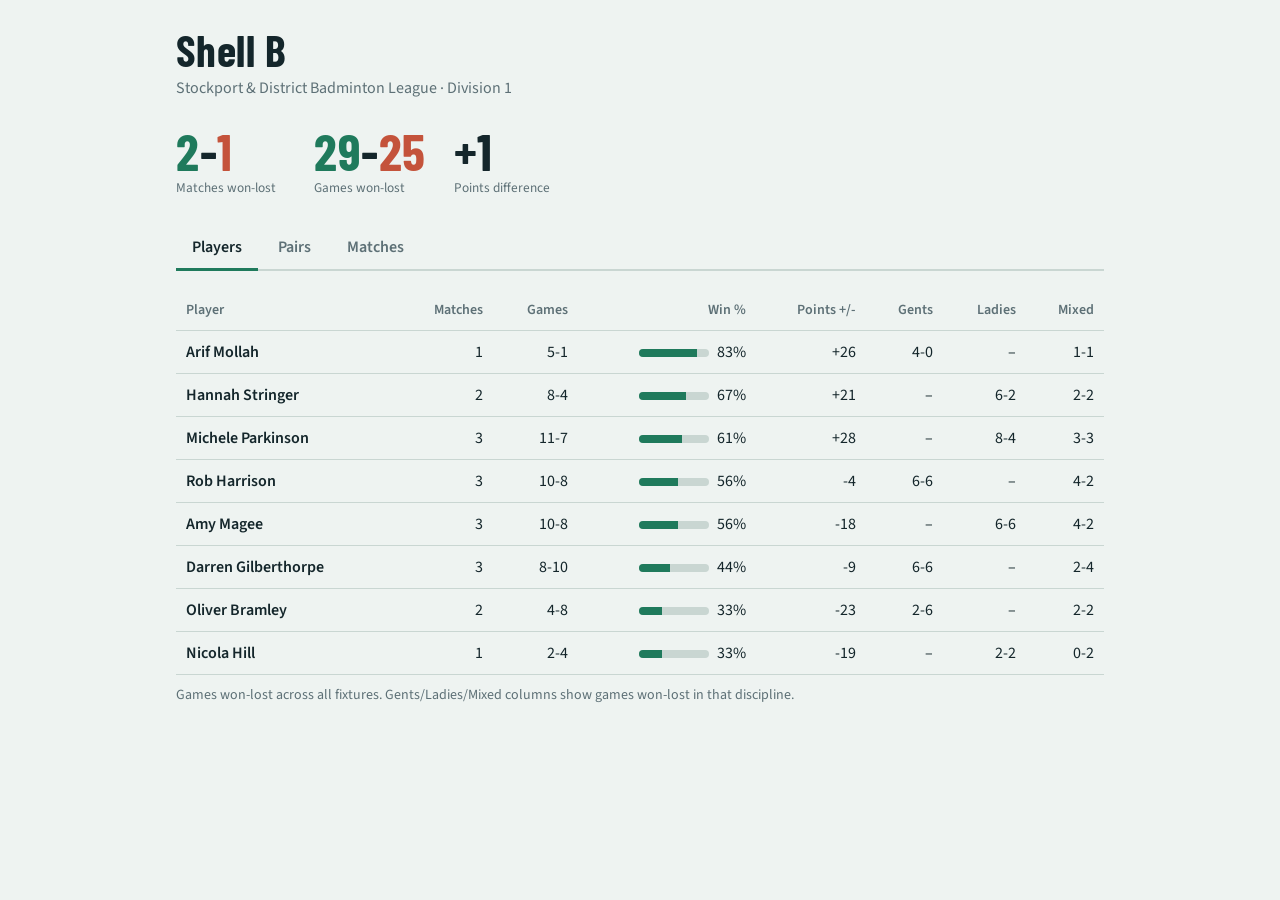
==== site/index.html @ 4f764819 "Initial badminton stats site" ====
<!doctype html>
<html lang="en-GB">
<head>
<meta charset="utf-8">
<meta name="viewport" content="width=device-width, initial-scale=1">
<title>Shell B – Season stats</title>
<link rel="preconnect" href="https://fonts.googleapis.com">
<link rel="preconnect" href="https://fonts.gstatic.com" crossorigin>
<link href="https://fonts.googleapis.com/css2?family=Barlow+Condensed:wght@500;700&family=Source+Sans+3:wght@400;600&display=swap" rel="stylesheet">
<style>
:root{--bg:#eef3f1;--ink:#14262b;--mute:#5d7076;--line:#c9d6d2;--panel:#fff;--win:#1f7a5c;--loss:#c4533b;--draw:#9aa9a5}
@media (prefers-color-scheme:dark){:root{--bg:#0f1c20;--ink:#e6efec;--mute:#93a7a3;--line:#2a3d42;--panel:#16272c;--win:#3fb48c;--loss:#e0735a;--draw:#6b7f7b}}
*{box-sizing:border-box}
body{margin:0;background:var(--bg);color:var(--ink);font:400 16px/1.5 "Source Sans 3",system-ui,sans-serif}
main{max-width:960px;margin:0 auto;padding:28px 16px 64px}
h1,h2,.num{font-family:"Barlow Condensed","Arial Narrow",sans-serif;font-weight:700;letter-spacing:.01em}
h1{font-size:44px;line-height:1;margin:0 0 4px}
.sub{color:var(--mute);margin:0 0 24px}
.summary{display:flex;gap:28px;flex-wrap:wrap;margin-bottom:28px}
.summary div{min-width:110px}
.summary .num{font-size:52px;line-height:1}
.summary small{color:var(--mute);display:block}
.num .w{color:var(--win)}.num .l{color:var(--loss)}
nav{display:flex;gap:4px;border-bottom:2px solid var(--line);margin-bottom:20px}
nav button{font:600 16px "Source Sans 3",sans-serif;background:none;border:0;color:var(--mute);padding:10px 16px;cursor:pointer;border-bottom:3px solid transparent;margin-bottom:-2px}
nav button[aria-selected=true]{color:var(--ink);border-bottom-color:var(--win)}
button:focus-visible{outline:3px solid var(--win);outline-offset:2px}
.scroll{overflow-x:auto}
table{border-collapse:collapse;width:100%;min-width:620px}
th,td{text-align:right;padding:9px 10px;border-bottom:1px solid var(--line);white-space:nowrap}
th{font-weight:600;color:var(--mute);font-size:14px}
th:first-child,td:first-child{text-align:left}
td:first-child{font-weight:600}
.bar{display:inline-block;width:70px;height:8px;background:var(--line);border-radius:4px;margin-right:8px;vertical-align:middle;overflow:hidden}
.bar i{display:block;height:100%;background:var(--win)}
.dim{color:var(--mute)}
.match{background:var(--panel);border:1px solid var(--line);border-radius:6px;padding:14px 16px;margin-bottom:12px}
.mh{display:flex;justify-content:space-between;align-items:baseline;gap:12px;flex-wrap:wrap;margin-bottom:10px}
.mh h2{font-size:24px;margin:0}
.res{font-size:28px}
.res.W{color:var(--win)}.res.L{color:var(--loss)}.res.D{color:var(--draw)}
.strip{display:flex;gap:10px;flex-wrap:wrap}
.fx{display:flex;gap:2px}
.t{width:16px;height:22px;border-radius:2px;background:var(--win)}
.t.x{background:var(--loss)}
.note{color:var(--mute);font-size:14px;margin-top:10px}
#err{color:var(--loss);font-weight:600}
</style>
</head>
<body>
<main>
<h1>Shell B</h1>
<p class="sub">Stockport &amp; District Badminton League · Division 1</p>
<div id="err"></div>
<div class="summary" id="summary"></div>
<nav role="tablist" aria-label="Views">
  <button role="tab" aria-selected="true" data-t="players">Players</button>
  <button role="tab" aria-selected="false" data-t="pairs">Pairs</button>
  <button role="tab" aria-selected="false" data-t="matches">Matches</button>
</nav>
<section id="players"></section>
<section id="pairs" hidden></section>
<section id="matches" hidden></section>
</main>
<script>
const FX=[["gents",0,1],["ladies",0,1],["gents",0,2],["ladies",0,2],["gents",1,2],["ladies",1,2],["mixed",0],["mixed",1],["mixed",2]];
const $=s=>document.querySelector(s);
const esc=s=>String(s).replace(/[&<>"]/g,c=>({"&":"&amp;","<":"&lt;",">":"&gt;",'"':"&quot;"}[c]));
async function load(f){for(const b of["data/","../data/"]){try{const r=await fetch(b+f);if(r.ok)return r.json()}catch{}}throw new Error("Could not load "+f+". Serve the repo root with a local web server (e.g. npx serve .) and open /site/.")}
const blank=()=>({w:0,l:0,pf:0,pa:0});
const add=(s,g)=>{g.us>g.them?s.w++:s.l++;s.pf+=g.us;s.pa+=g.them};
const pct=s=>s.w+s.l?s.w/(s.w+s.l):0;
const wl=s=>s.w+s.l?`${s.w}-${s.l}`:"–";
const bar=s=>`<span class="bar"><i style="width:${Math.round(pct(s)*100)}%"></i></span>${s.w+s.l?Math.round(pct(s)*100)+"%":"–"}`;
const diff=s=>{const d=s.pf-s.pa;return(d>0?"+":"")+d};

function expand(matches){
  const out=[];
  for(const m of matches){
    const L=m.lineup.ladies,G=m.lineup.gents;
    m.games.forEach((fx,i)=>{
      const[d,a,b]=FX[i];
      const pair=d==="gents"?[G[a],G[b]]:d==="ladies"?[L[a],L[b]]:[L[a],G[a]];
      fx.forEach(([us,them])=>out.push({m,i,d,pair,us,them}));
    });
  }
  return out;
}

function render(matches,P){
  const games=expand(matches),name=id=>P[id]?.name??id;
  const total=blank(),rec={W:0,L:0,D:0};
  games.forEach(g=>add(total,g));
  const byMatch=new Map(matches.map(m=>[m,blank()]));
  games.forEach(g=>add(byMatch.get(g.m),g));
  byMatch.forEach(s=>rec[s.w>s.l?"W":s.w<s.l?"L":"D"]++);

  $("#summary").innerHTML=
    `<div><span class="num"><span class="w">${rec.W}</span>-<span class="l">${rec.L}</span>${rec.D?`-${rec.D}`:""}</span><small>Matches won-lost${rec.D?"-drawn":""}</small></div>`+
    `<div><span class="num"><span class="w">${total.w}</span>-<span class="l">${total.l}</span></span><small>Games won-lost</small></div>`+
    `<div><span class="num">${diff(total)}</span><small>Points difference</small></div>`;

  // players
  const pl=new Map();
  const slot=id=>{if(!pl.has(id))pl.set(id,{all:blank(),gents:blank(),ladies:blank(),mixed:blank(),ms:new Set()});return pl.get(id)};
  games.forEach(g=>g.pair.forEach(id=>{const p=slot(id);add(p.all,g);add(p[g.d],g);p.ms.add(g.m.id)}));
  const rows=[...pl].sort((a,b)=>pct(b[1].all)-pct(a[1].all)||b[1].all.w-a[1].all.w);
  $("#players").innerHTML=`<div class="scroll"><table><thead><tr><th>Player</th><th>Matches</th><th>Games</th><th>Win %</th><th>Points +/-</th><th>Gents</th><th>Ladies</th><th>Mixed</th></tr></thead><tbody>`+
    rows.map(([id,p])=>`<tr><td>${esc(name(id))}</td><td>${p.ms.size}</td><td>${wl(p.all)}</td><td>${bar(p.all)}</td><td>${diff(p.all)}</td><td>${wl(p.gents)}</td><td>${wl(p.ladies)}</td><td>${wl(p.mixed)}</td></tr>`).join("")+
    `</tbody></table></div><p class="note">Games won-lost across all fixtures. Gents/Ladies/Mixed columns show games won-lost in that discipline.</p>`;

  // pairs
  const pr=new Map();
  games.forEach(g=>{const k=g.d+"|"+[...g.pair].sort().join("|");
    if(!pr.has(k))pr.set(k,{d:g.d,ids:[...g.pair].sort(),s:blank(),ms:new Set()});
    const p=pr.get(k);add(p.s,g);p.ms.add(g.m.id)});
  const prRows=[...pr.values()].sort((a,b)=>pct(b.s)-pct(a.s)||b.s.w+b.s.l-(a.s.w+a.s.l));
  $("#pairs").innerHTML=`<div class="scroll"><table><thead><tr><th>Pair</th><th>Type</th><th>Matches</th><th>Games</th><th>Win %</th><th>Points +/-</th></tr></thead><tbody>`+
    prRows.map(p=>`<tr><td>${p.ids.map(i=>esc(name(i))).join(" &amp; ")}</td><td class="dim">${p.d}</td><td>${p.ms.size}</td><td>${wl(p.s)}</td><td>${bar(p.s)}</td><td>${diff(p.s)}</td></tr>`).join("")+
    `</tbody></table></div>`;

  // matches
  $("#matches").innerHTML=[...matches].sort((a,b)=>b.date.localeCompare(a.date)).map(m=>{
    const s=byMatch.get(m),r=s.w>s.l?"W":s.w<s.l?"L":"D";
    const date=new Date(m.date).toLocaleDateString("en-GB",{day:"numeric",month:"short",year:"numeric"});
    const strips=FX.map((_,i)=>`<span class="fx">`+games.filter(g=>g.m===m&&g.i===i).map(g=>
      `<span class="t${g.us>g.them?"":" x"}" title="${esc(g.d+": "+g.pair.map(name).join(" & ")+" "+g.us+"-"+g.them)}"></span>`).join("")+`</span>`).join("");
    return `<article class="match"><div class="mh"><h2>${m.home?"vs":"at"} ${esc(m.opponent)}</h2><span class="res ${r} num">${s.w}-${s.l}</span></div><div class="strip">${strips}</div><div class="note">${date} · ${m.home?"Home":"Away"} · each block is one game (green won, red lost), grouped by fixture in card order</div></article>`}).join("");
}

document.querySelectorAll("nav button").forEach(b=>b.onclick=()=>{
  document.querySelectorAll("nav button").forEach(x=>x.setAttribute("aria-selected",x===b));
  ["players","pairs","matches"].forEach(id=>$("#"+id).hidden=id!==b.dataset.t);
});
Promise.all([load("matches.json"),load("players.json")])
  .then(([m,p])=>render(m.matches,p))
  .catch(e=>$("#err").textContent=e.message);
</script>
</body>
</html>
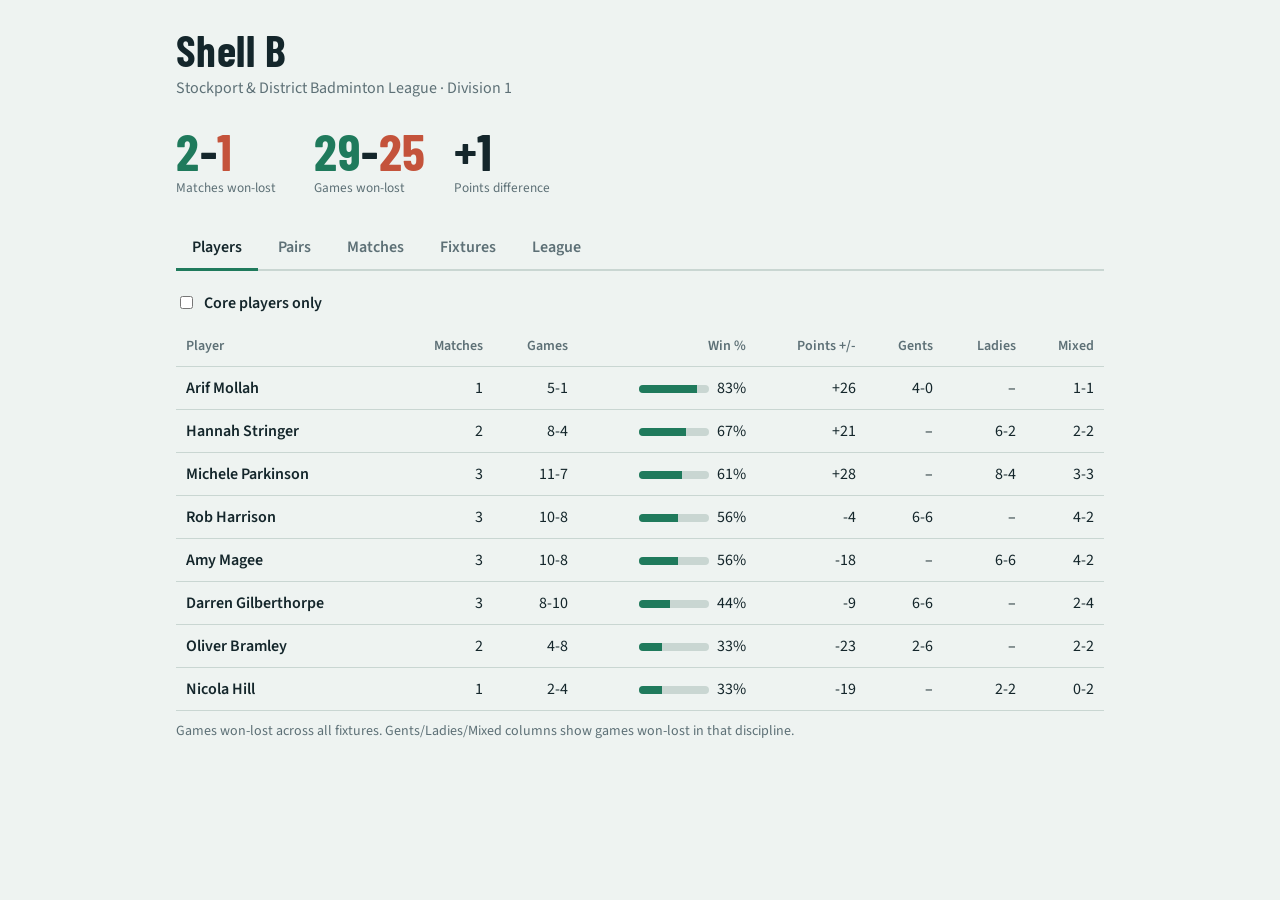
==== commit e34892a9: "added league stats and core toggle" ====
--- a/site/index.html
+++ b/site/index.html
@@ -44,6 +44,18 @@
 .t{width:16px;height:22px;border-radius:2px;background:var(--win)}
 .t.x{background:var(--loss)}
 .note{color:var(--mute);font-size:14px;margin-top:10px}
+tr.hl td{background:color-mix(in srgb,var(--win) 14%,transparent)}
+.rw{color:var(--win);font-weight:600}.rl{color:var(--loss);font-weight:600}
+a{color:var(--win)}
+.pj{display:grid;grid-template-columns:120px 1fr 48px;gap:8px;align-items:center;margin:5px 0;font-size:15px}
+.pj.hl .nm{font-weight:600;color:var(--win)}
+.pt{position:relative;height:14px;background:var(--line);border-radius:3px}
+.pt i{position:absolute;left:0;top:0;bottom:0;border-radius:3px}
+.pt .b{background:color-mix(in srgb,var(--win) 35%,var(--line))}.pt .a{background:var(--win)}
+.pt u{position:absolute;top:-4px;bottom:-4px;width:0;border-left:2px dashed var(--ink)}
+.pj .v{text-align:right;color:var(--mute)}
+.promo{margin-top:28px}.promo h2{font-size:28px;margin:0 0 6px}
+.tog{display:inline-flex;gap:8px;align-items:center;margin-bottom:12px;font-weight:600;cursor:pointer}
 #err{color:var(--loss);font-weight:600}
 </style>
 </head>
@@ -57,10 +69,14 @@
   <button role="tab" aria-selected="true" data-t="players">Players</button>
   <button role="tab" aria-selected="false" data-t="pairs">Pairs</button>
   <button role="tab" aria-selected="false" data-t="matches">Matches</button>
+  <button role="tab" aria-selected="false" data-t="fixtures">Fixtures</button>
+  <button role="tab" aria-selected="false" data-t="league">League</button>
 </nav>
-<section id="players"></section>
+<section id="players"><label class="tog"><input type="checkbox" id="coreOnly"> Core players only</label><div id="ptable"></div></section>
 <section id="pairs" hidden></section>
 <section id="matches" hidden></section>
+<section id="fixtures" hidden></section>
+<section id="league" hidden></section>
 </main>
 <script>
 const FX=[["gents",0,1],["ladies",0,1],["gents",0,2],["ladies",0,2],["gents",1,2],["ladies",1,2],["mixed",0],["mixed",1],["mixed",2]];
@@ -105,9 +121,10 @@
   const slot=id=>{if(!pl.has(id))pl.set(id,{all:blank(),gents:blank(),ladies:blank(),mixed:blank(),ms:new Set()});return pl.get(id)};
   games.forEach(g=>g.pair.forEach(id=>{const p=slot(id);add(p.all,g);add(p[g.d],g);p.ms.add(g.m.id)}));
   const rows=[...pl].sort((a,b)=>pct(b[1].all)-pct(a[1].all)||b[1].all.w-a[1].all.w);
-  $("#players").innerHTML=`<div class="scroll"><table><thead><tr><th>Player</th><th>Matches</th><th>Games</th><th>Win %</th><th>Points +/-</th><th>Gents</th><th>Ladies</th><th>Mixed</th></tr></thead><tbody>`+
-    rows.map(([id,p])=>`<tr><td>${esc(name(id))}</td><td>${p.ms.size}</td><td>${wl(p.all)}</td><td>${bar(p.all)}</td><td>${diff(p.all)}</td><td>${wl(p.gents)}</td><td>${wl(p.ladies)}</td><td>${wl(p.mixed)}</td></tr>`).join("")+
-    `</tbody></table></div><p class="note">Games won-lost across all fixtures. Gents/Ladies/Mixed columns show games won-lost in that discipline.</p>`;
+  const draw=()=>{const core=$("#coreOnly").checked;$("#ptable").innerHTML=`<div class="scroll"><table><thead><tr><th>Player</th><th>Matches</th><th>Games</th><th>Win %</th><th>Points +/-</th><th>Gents</th><th>Ladies</th><th>Mixed</th></tr></thead><tbody>`+
+    rows.filter(([id])=>!core||P[id]?.core).map(([id,p])=>`<tr><td>${esc(name(id))}</td><td>${p.ms.size}</td><td>${wl(p.all)}</td><td>${bar(p.all)}</td><td>${diff(p.all)}</td><td>${wl(p.gents)}</td><td>${wl(p.ladies)}</td><td>${wl(p.mixed)}</td></tr>`).join("")+
+    `</tbody></table></div><p class="note">Games won-lost across all fixtures. Gents/Ladies/Mixed columns show games won-lost in that discipline.${core?" The core-player view only hides rows; no stats change.":""}</p>`};
+  $("#coreOnly").onchange=draw;draw();
 
   // pairs
   const pr=new Map();
@@ -128,12 +145,53 @@
     return `<article class="match"><div class="mh"><h2>${m.home?"vs":"at"} ${esc(m.opponent)}</h2><span class="res ${r} num">${s.w}-${s.l}</span></div><div class="strip">${strips}</div><div class="note">${date} · ${m.home?"Home":"Away"} · each block is one game (green won, red lost), grouped by fixture in card order</div></article>`}).join("");
 }
 
+function fixtures(matches,f){
+  const el=$("#fixtures");
+  if(!f){el.innerHTML='<p class="note">Fixtures unavailable.</p>';return}
+  const res=new Map(matches.map(m=>[m.opponent+"|"+m.home,m]));
+  const today=new Date().toISOString().slice(0,10);
+  const next=f.fixtures.find(x=>x.date>=today&&!res.has(x.opponent+"|"+x.home));
+  el.innerHTML=`<div class="scroll"><table><thead><tr><th>Date</th><th>Opponent</th><th>Venue</th><th>Result</th></tr></thead><tbody>`+
+    f.fixtures.map(x=>{const m=res.get(x.opponent+"|"+x.home);
+      const d=new Date(x.date).toLocaleDateString("en-GB",{weekday:"short",day:"numeric",month:"short",year:"numeric"});
+      const venue=x.home?"Home":x.map?`<a href="${esc(x.map)}" target="_blank" rel="noopener">Away</a>`:"Away";
+      const r=m?`<span class="${m.reported.us>m.reported.them?"rw":"rl"}">${m.reported.us}-${m.reported.them}</span>`:x===next?"Next":"";
+      return `<tr class="${x===next?"hl":""}"><td>${d}</td><td>${esc(x.opponent)}</td><td>${venue}</td><td>${r}</td></tr>`}).join("")+
+    `</tbody></table></div><p class="note">${esc(f.division)}, ${esc(f.season)}. Fixtures as published by the league.</p>`;
+}
+function projection(rows,n,me){
+  const played=rows.filter(r=>r.p>0);
+  const fb=played.reduce((s,r)=>s+r.avg,0)/played.length;
+  const proj=rows.map(r=>({team:r.team,p:r.p,now:r.w,final:r.w+(n-r.p)*(r.p?r.avg:fb)})).sort((a,b)=>b.final-a.final);
+  const mine=proj.find(x=>x.team===me),others=proj.filter(x=>x!==mine);
+  const line=others[1].final,need=Math.floor(line)+1,left=n-mine.p;
+  return{proj,mine,line,need,left,per:left?(need-mine.now)/left:0,avg:rows.find(r=>r.team===me).avg};
+}
+function league(l,n){
+  const el=$("#league"),rows=l?.divisions?.["Division 1"];
+  if(!rows){el.innerHTML='<p class="note">League table unavailable right now.</p>';return}
+  const ME="Shell B",pj=rows.some(r=>r.team===ME)&&rows.some(r=>r.p>0)?projection(rows,n,ME):null;
+  let html=`<div class="scroll"><table><thead><tr><th>Team</th><th>P</th><th>W</th><th>L</th><th>Avg</th></tr></thead><tbody>`+
+    rows.map(r=>`<tr class="${r.team===ME?"hl":""}"><td>${esc(r.team)}</td><td>${r.p}</td><td>${r.w}</td><td>${r.l}</td><td>${r.avg}</td></tr>`).join("")+
+    `</tbody></table></div><p class="note">Division 1 as published by the league: W and L are games, Avg is games won per match. Refreshed ${new Date(l.updated).toLocaleString("en-GB")}.</p>`;
+  if(pj){
+    const max=Math.max(...pj.proj.map(x=>x.final),pj.need),pc=v=>(v/max*100).toFixed(1)+"%";
+    const verdict=pj.left===0?"The season is complete.":pj.per>18?"Second place is out of reach if everyone keeps their current averages.":
+      pj.per<=pj.avg?`On current averages you already clear the line (you average ${pj.avg} games per match; ${pj.per.toFixed(1)} would do it).`:
+      `You'd need about <b>${pj.per.toFixed(1)}</b> games per match over your remaining ${pj.left} matches (you're averaging ${pj.avg}).`;
+    html+=`<div class="promo"><h2>Promotion picture</h2><p>Top two go up. To finish second you'd need <b>${pj.need}</b> games in total (${pj.mine.now} so far). ${verdict}</p>`+
+      pj.proj.map((x,i)=>`<div class="pj ${x.team===ME?"hl":""}"><span class="nm">${i<2?"▲ ":""}${esc(x.team)}</span><span class="pt"><i class="b" style="width:${pc(x.final)}"></i><i class="a" style="width:${pc(x.now)}"></i><u style="left:${pc(pj.line)}"></u></span><span class="v">${Math.round(x.final)}</span></div>`).join("")+
+      `<p class="note">Just for fun. Each bar projects games won over ${n} matches if every team keeps its current average (solid = won so far). The dashed line marks what Shell B must pass to take a top-two spot. Teams with no matches played are given the division's average. Early in the season, one big result swings a team's projection a lot.</p></div>`;
+  }
+  el.innerHTML=html;
+}
 document.querySelectorAll("nav button").forEach(b=>b.onclick=()=>{
   document.querySelectorAll("nav button").forEach(x=>x.setAttribute("aria-selected",x===b));
-  ["players","pairs","matches"].forEach(id=>$("#"+id).hidden=id!==b.dataset.t);
+  ["players","pairs","matches","fixtures","league"].forEach(id=>$("#"+id).hidden=id!==b.dataset.t);
 });
-Promise.all([load("matches.json"),load("players.json")])
-  .then(([m,p])=>render(m.matches,p))
+const opt=f=>load(f).catch(()=>null);
+Promise.all([load("matches.json"),load("players.json"),opt("fixtures.json"),opt("league.json")])
+  .then(([m,p,f,l])=>{render(m.matches,p);fixtures(m.matches,f);league(l,f?.fixtures.length||14)})
   .catch(e=>$("#err").textContent=e.message);
 </script>
 </body>
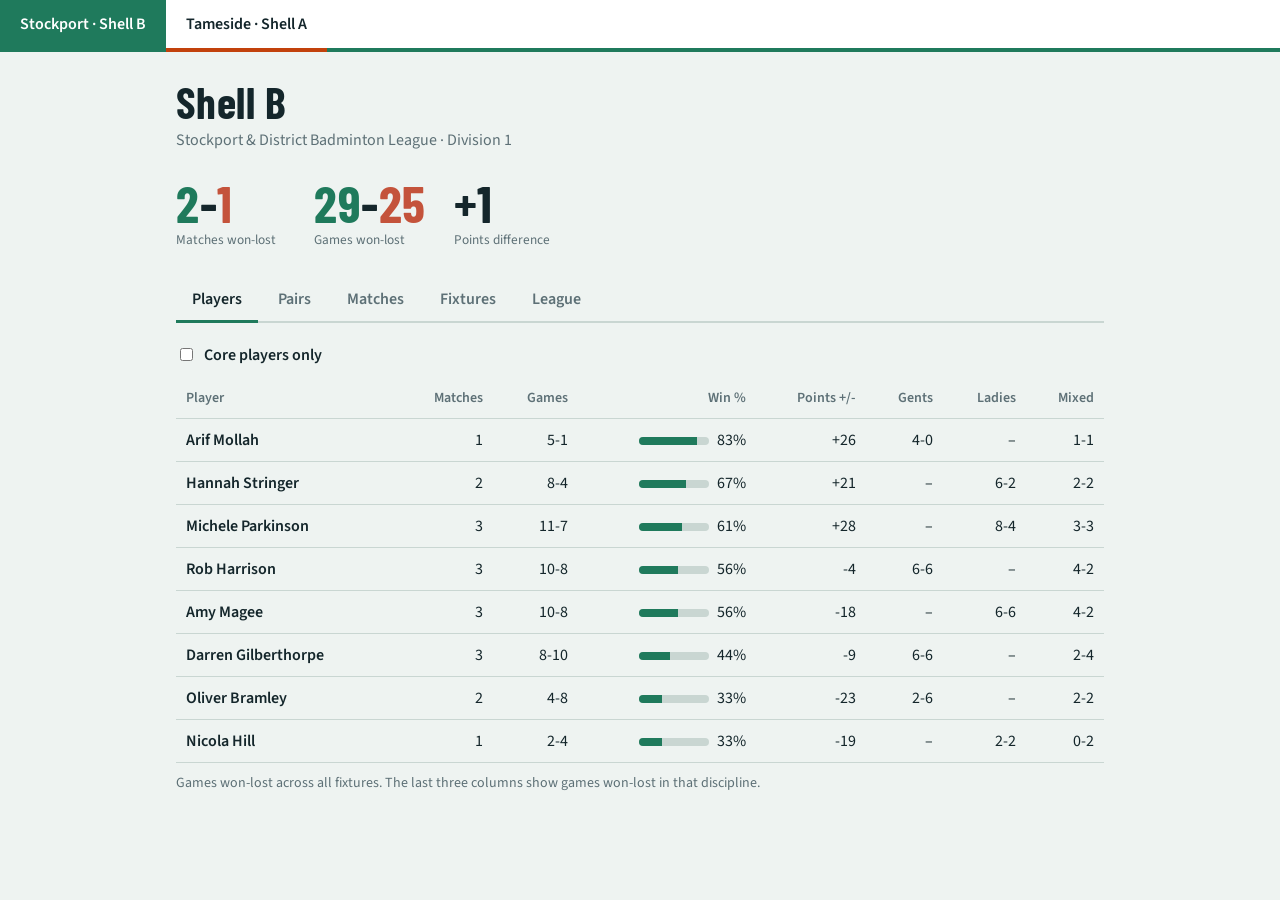
==== commit 6236f366: "added tameside league" ====
--- a/site/index.html
+++ b/site/index.html
@@ -1,65 +1,19 @@
 <!doctype html>
-<html lang="en-GB">
+<html lang="en-GB" data-theme="stockport">
 <head>
 <meta charset="utf-8">
 <meta name="viewport" content="width=device-width, initial-scale=1">
-<title>Shell B – Season stats</title>
+<title>Shell B – Stockport stats</title>
 <link rel="preconnect" href="https://fonts.googleapis.com">
 <link rel="preconnect" href="https://fonts.gstatic.com" crossorigin>
 <link href="https://fonts.googleapis.com/css2?family=Barlow+Condensed:wght@500;700&family=Source+Sans+3:wght@400;600&display=swap" rel="stylesheet">
-<style>
-:root{--bg:#eef3f1;--ink:#14262b;--mute:#5d7076;--line:#c9d6d2;--panel:#fff;--win:#1f7a5c;--loss:#c4533b;--draw:#9aa9a5}
-@media (prefers-color-scheme:dark){:root{--bg:#0f1c20;--ink:#e6efec;--mute:#93a7a3;--line:#2a3d42;--panel:#16272c;--win:#3fb48c;--loss:#e0735a;--draw:#6b7f7b}}
-*{box-sizing:border-box}
-body{margin:0;background:var(--bg);color:var(--ink);font:400 16px/1.5 "Source Sans 3",system-ui,sans-serif}
-main{max-width:960px;margin:0 auto;padding:28px 16px 64px}
-h1,h2,.num{font-family:"Barlow Condensed","Arial Narrow",sans-serif;font-weight:700;letter-spacing:.01em}
-h1{font-size:44px;line-height:1;margin:0 0 4px}
-.sub{color:var(--mute);margin:0 0 24px}
-.summary{display:flex;gap:28px;flex-wrap:wrap;margin-bottom:28px}
-.summary div{min-width:110px}
-.summary .num{font-size:52px;line-height:1}
-.summary small{color:var(--mute);display:block}
-.num .w{color:var(--win)}.num .l{color:var(--loss)}
-nav{display:flex;gap:4px;border-bottom:2px solid var(--line);margin-bottom:20px}
-nav button{font:600 16px "Source Sans 3",sans-serif;background:none;border:0;color:var(--mute);padding:10px 16px;cursor:pointer;border-bottom:3px solid transparent;margin-bottom:-2px}
-nav button[aria-selected=true]{color:var(--ink);border-bottom-color:var(--win)}
-button:focus-visible{outline:3px solid var(--win);outline-offset:2px}
-.scroll{overflow-x:auto}
-table{border-collapse:collapse;width:100%;min-width:620px}
-th,td{text-align:right;padding:9px 10px;border-bottom:1px solid var(--line);white-space:nowrap}
-th{font-weight:600;color:var(--mute);font-size:14px}
-th:first-child,td:first-child{text-align:left}
-td:first-child{font-weight:600}
-.bar{display:inline-block;width:70px;height:8px;background:var(--line);border-radius:4px;margin-right:8px;vertical-align:middle;overflow:hidden}
-.bar i{display:block;height:100%;background:var(--win)}
-.dim{color:var(--mute)}
-.match{background:var(--panel);border:1px solid var(--line);border-radius:6px;padding:14px 16px;margin-bottom:12px}
-.mh{display:flex;justify-content:space-between;align-items:baseline;gap:12px;flex-wrap:wrap;margin-bottom:10px}
-.mh h2{font-size:24px;margin:0}
-.res{font-size:28px}
-.res.W{color:var(--win)}.res.L{color:var(--loss)}.res.D{color:var(--draw)}
-.strip{display:flex;gap:10px;flex-wrap:wrap}
-.fx{display:flex;gap:2px}
-.t{width:16px;height:22px;border-radius:2px;background:var(--win)}
-.t.x{background:var(--loss)}
-.note{color:var(--mute);font-size:14px;margin-top:10px}
-tr.hl td{background:color-mix(in srgb,var(--win) 14%,transparent)}
-.rw{color:var(--win);font-weight:600}.rl{color:var(--loss);font-weight:600}
-a{color:var(--win)}
-.pj{display:grid;grid-template-columns:120px 1fr 48px;gap:8px;align-items:center;margin:5px 0;font-size:15px}
-.pj.hl .nm{font-weight:600;color:var(--win)}
-.pt{position:relative;height:14px;background:var(--line);border-radius:3px}
-.pt i{position:absolute;left:0;top:0;bottom:0;border-radius:3px}
-.pt .b{background:color-mix(in srgb,var(--win) 35%,var(--line))}.pt .a{background:var(--win)}
-.pt u{position:absolute;top:-4px;bottom:-4px;width:0;border-left:2px dashed var(--ink)}
-.pj .v{text-align:right;color:var(--mute)}
-.promo{margin-top:28px}.promo h2{font-size:28px;margin:0 0 6px}
-.tog{display:inline-flex;gap:8px;align-items:center;margin-bottom:12px;font-weight:600;cursor:pointer}
-#err{color:var(--loss);font-weight:600}
-</style>
+<link rel="stylesheet" href="style.css">
 </head>
 <body>
+<div class="leagues">
+  <a href="./" data-l="stockport" aria-current="page">Stockport · Shell B</a>
+  <a href="tameside.html" data-l="tameside">Tameside · Shell A</a>
+</div>
 <main>
 <h1>Shell B</h1>
 <p class="sub">Stockport &amp; District Badminton League · Division 1</p>
@@ -72,127 +26,13 @@
   <button role="tab" aria-selected="false" data-t="fixtures">Fixtures</button>
   <button role="tab" aria-selected="false" data-t="league">League</button>
 </nav>
-<section id="players"><label class="tog"><input type="checkbox" id="coreOnly"> Core players only</label><div id="ptable"></div></section>
+<section id="players"><label class="tog" id="coreLabel"><input type="checkbox" id="coreOnly"> Core players only</label><div id="ptable"></div></section>
 <section id="pairs" hidden></section>
 <section id="matches" hidden></section>
 <section id="fixtures" hidden></section>
 <section id="league" hidden></section>
 </main>
-<script>
-const FX=[["gents",0,1],["ladies",0,1],["gents",0,2],["ladies",0,2],["gents",1,2],["ladies",1,2],["mixed",0],["mixed",1],["mixed",2]];
-const $=s=>document.querySelector(s);
-const esc=s=>String(s).replace(/[&<>"]/g,c=>({"&":"&amp;","<":"&lt;",">":"&gt;",'"':"&quot;"}[c]));
-async function load(f){for(const b of["data/","../data/"]){try{const r=await fetch(b+f);if(r.ok)return r.json()}catch{}}throw new Error("Could not load "+f+". Serve the repo root with a local web server (e.g. npx serve .) and open /site/.")}
-const blank=()=>({w:0,l:0,pf:0,pa:0});
-const add=(s,g)=>{g.us>g.them?s.w++:s.l++;s.pf+=g.us;s.pa+=g.them};
-const pct=s=>s.w+s.l?s.w/(s.w+s.l):0;
-const wl=s=>s.w+s.l?`${s.w}-${s.l}`:"–";
-const bar=s=>`<span class="bar"><i style="width:${Math.round(pct(s)*100)}%"></i></span>${s.w+s.l?Math.round(pct(s)*100)+"%":"–"}`;
-const diff=s=>{const d=s.pf-s.pa;return(d>0?"+":"")+d};
-
-function expand(matches){
-  const out=[];
-  for(const m of matches){
-    const L=m.lineup.ladies,G=m.lineup.gents;
-    m.games.forEach((fx,i)=>{
-      const[d,a,b]=FX[i];
-      const pair=d==="gents"?[G[a],G[b]]:d==="ladies"?[L[a],L[b]]:[L[a],G[a]];
-      fx.forEach(([us,them])=>out.push({m,i,d,pair,us,them}));
-    });
-  }
-  return out;
-}
-
-function render(matches,P){
-  const games=expand(matches),name=id=>P[id]?.name??id;
-  const total=blank(),rec={W:0,L:0,D:0};
-  games.forEach(g=>add(total,g));
-  const byMatch=new Map(matches.map(m=>[m,blank()]));
-  games.forEach(g=>add(byMatch.get(g.m),g));
-  byMatch.forEach(s=>rec[s.w>s.l?"W":s.w<s.l?"L":"D"]++);
-
-  $("#summary").innerHTML=
-    `<div><span class="num"><span class="w">${rec.W}</span>-<span class="l">${rec.L}</span>${rec.D?`-${rec.D}`:""}</span><small>Matches won-lost${rec.D?"-drawn":""}</small></div>`+
-    `<div><span class="num"><span class="w">${total.w}</span>-<span class="l">${total.l}</span></span><small>Games won-lost</small></div>`+
-    `<div><span class="num">${diff(total)}</span><small>Points difference</small></div>`;
-
-  // players
-  const pl=new Map();
-  const slot=id=>{if(!pl.has(id))pl.set(id,{all:blank(),gents:blank(),ladies:blank(),mixed:blank(),ms:new Set()});return pl.get(id)};
-  games.forEach(g=>g.pair.forEach(id=>{const p=slot(id);add(p.all,g);add(p[g.d],g);p.ms.add(g.m.id)}));
-  const rows=[...pl].sort((a,b)=>pct(b[1].all)-pct(a[1].all)||b[1].all.w-a[1].all.w);
-  const draw=()=>{const core=$("#coreOnly").checked;$("#ptable").innerHTML=`<div class="scroll"><table><thead><tr><th>Player</th><th>Matches</th><th>Games</th><th>Win %</th><th>Points +/-</th><th>Gents</th><th>Ladies</th><th>Mixed</th></tr></thead><tbody>`+
-    rows.filter(([id])=>!core||P[id]?.core).map(([id,p])=>`<tr><td>${esc(name(id))}</td><td>${p.ms.size}</td><td>${wl(p.all)}</td><td>${bar(p.all)}</td><td>${diff(p.all)}</td><td>${wl(p.gents)}</td><td>${wl(p.ladies)}</td><td>${wl(p.mixed)}</td></tr>`).join("")+
-    `</tbody></table></div><p class="note">Games won-lost across all fixtures. Gents/Ladies/Mixed columns show games won-lost in that discipline.${core?" The core-player view only hides rows; no stats change.":""}</p>`};
-  $("#coreOnly").onchange=draw;draw();
-
-  // pairs
-  const pr=new Map();
-  games.forEach(g=>{const k=g.d+"|"+[...g.pair].sort().join("|");
-    if(!pr.has(k))pr.set(k,{d:g.d,ids:[...g.pair].sort(),s:blank(),ms:new Set()});
-    const p=pr.get(k);add(p.s,g);p.ms.add(g.m.id)});
-  const prRows=[...pr.values()].sort((a,b)=>pct(b.s)-pct(a.s)||b.s.w+b.s.l-(a.s.w+a.s.l));
-  $("#pairs").innerHTML=`<div class="scroll"><table><thead><tr><th>Pair</th><th>Type</th><th>Matches</th><th>Games</th><th>Win %</th><th>Points +/-</th></tr></thead><tbody>`+
-    prRows.map(p=>`<tr><td>${p.ids.map(i=>esc(name(i))).join(" &amp; ")}</td><td class="dim">${p.d}</td><td>${p.ms.size}</td><td>${wl(p.s)}</td><td>${bar(p.s)}</td><td>${diff(p.s)}</td></tr>`).join("")+
-    `</tbody></table></div>`;
-
-  // matches
-  $("#matches").innerHTML=[...matches].sort((a,b)=>b.date.localeCompare(a.date)).map(m=>{
-    const s=byMatch.get(m),r=s.w>s.l?"W":s.w<s.l?"L":"D";
-    const date=new Date(m.date).toLocaleDateString("en-GB",{day:"numeric",month:"short",year:"numeric"});
-    const strips=FX.map((_,i)=>`<span class="fx">`+games.filter(g=>g.m===m&&g.i===i).map(g=>
-      `<span class="t${g.us>g.them?"":" x"}" title="${esc(g.d+": "+g.pair.map(name).join(" & ")+" "+g.us+"-"+g.them)}"></span>`).join("")+`</span>`).join("");
-    return `<article class="match"><div class="mh"><h2>${m.home?"vs":"at"} ${esc(m.opponent)}</h2><span class="res ${r} num">${s.w}-${s.l}</span></div><div class="strip">${strips}</div><div class="note">${date} · ${m.home?"Home":"Away"} · each block is one game (green won, red lost), grouped by fixture in card order</div></article>`}).join("");
-}
-
-function fixtures(matches,f){
-  const el=$("#fixtures");
-  if(!f){el.innerHTML='<p class="note">Fixtures unavailable.</p>';return}
-  const res=new Map(matches.map(m=>[m.opponent+"|"+m.home,m]));
-  const today=new Date().toISOString().slice(0,10);
-  const next=f.fixtures.find(x=>x.date>=today&&!res.has(x.opponent+"|"+x.home));
-  el.innerHTML=`<div class="scroll"><table><thead><tr><th>Date</th><th>Opponent</th><th>Venue</th><th>Result</th></tr></thead><tbody>`+
-    f.fixtures.map(x=>{const m=res.get(x.opponent+"|"+x.home);
-      const d=new Date(x.date).toLocaleDateString("en-GB",{weekday:"short",day:"numeric",month:"short",year:"numeric"});
-      const venue=x.home?"Home":x.map?`<a href="${esc(x.map)}" target="_blank" rel="noopener">Away</a>`:"Away";
-      const r=m?`<span class="${m.reported.us>m.reported.them?"rw":"rl"}">${m.reported.us}-${m.reported.them}</span>`:x===next?"Next":"";
-      return `<tr class="${x===next?"hl":""}"><td>${d}</td><td>${esc(x.opponent)}</td><td>${venue}</td><td>${r}</td></tr>`}).join("")+
-    `</tbody></table></div><p class="note">${esc(f.division)}, ${esc(f.season)}. Fixtures as published by the league.</p>`;
-}
-function projection(rows,n,me){
-  const played=rows.filter(r=>r.p>0);
-  const fb=played.reduce((s,r)=>s+r.avg,0)/played.length;
-  const proj=rows.map(r=>({team:r.team,p:r.p,now:r.w,final:r.w+(n-r.p)*(r.p?r.avg:fb)})).sort((a,b)=>b.final-a.final);
-  const mine=proj.find(x=>x.team===me),others=proj.filter(x=>x!==mine);
-  const line=others[1].final,need=Math.floor(line)+1,left=n-mine.p;
-  return{proj,mine,line,need,left,per:left?(need-mine.now)/left:0,avg:rows.find(r=>r.team===me).avg};
-}
-function league(l,n){
-  const el=$("#league"),rows=l?.divisions?.["Division 1"];
-  if(!rows){el.innerHTML='<p class="note">League table unavailable right now.</p>';return}
-  const ME="Shell B",pj=rows.some(r=>r.team===ME)&&rows.some(r=>r.p>0)?projection(rows,n,ME):null;
-  let html=`<div class="scroll"><table><thead><tr><th>Team</th><th>P</th><th>W</th><th>L</th><th>Avg</th></tr></thead><tbody>`+
-    rows.map(r=>`<tr class="${r.team===ME?"hl":""}"><td>${esc(r.team)}</td><td>${r.p}</td><td>${r.w}</td><td>${r.l}</td><td>${r.avg}</td></tr>`).join("")+
-    `</tbody></table></div><p class="note">Division 1 as published by the league: W and L are games, Avg is games won per match. Refreshed ${new Date(l.updated).toLocaleString("en-GB")}.</p>`;
-  if(pj){
-    const max=Math.max(...pj.proj.map(x=>x.final),pj.need),pc=v=>(v/max*100).toFixed(1)+"%";
-    const verdict=pj.left===0?"The season is complete.":pj.per>18?"Second place is out of reach if everyone keeps their current averages.":
-      pj.per<=pj.avg?`On current averages you already clear the line (you average ${pj.avg} games per match; ${pj.per.toFixed(1)} would do it).`:
-      `You'd need about <b>${pj.per.toFixed(1)}</b> games per match over your remaining ${pj.left} matches (you're averaging ${pj.avg}).`;
-    html+=`<div class="promo"><h2>Promotion picture</h2><p>Top two go up. To finish second you'd need <b>${pj.need}</b> games in total (${pj.mine.now} so far). ${verdict}</p>`+
-      pj.proj.map((x,i)=>`<div class="pj ${x.team===ME?"hl":""}"><span class="nm">${i<2?"▲ ":""}${esc(x.team)}</span><span class="pt"><i class="b" style="width:${pc(x.final)}"></i><i class="a" style="width:${pc(x.now)}"></i><u style="left:${pc(pj.line)}"></u></span><span class="v">${Math.round(x.final)}</span></div>`).join("")+
-      `<p class="note">Just for fun. Each bar projects games won over ${n} matches if every team keeps its current average (solid = won so far). The dashed line marks what Shell B must pass to take a top-two spot. Teams with no matches played are given the division's average. Early in the season, one big result swings a team's projection a lot.</p></div>`;
-  }
-  el.innerHTML=html;
-}
-document.querySelectorAll("nav button").forEach(b=>b.onclick=()=>{
-  document.querySelectorAll("nav button").forEach(x=>x.setAttribute("aria-selected",x===b));
-  ["players","pairs","matches","fixtures","league"].forEach(id=>$("#"+id).hidden=id!==b.dataset.t);
-});
-const opt=f=>load(f).catch(()=>null);
-Promise.all([load("matches.json"),load("players.json"),opt("fixtures.json"),opt("league.json")])
-  .then(([m,p,f,l])=>{render(m.matches,p);fixtures(m.matches,f);league(l,f?.fixtures.length||14)})
-  .catch(e=>$("#err").textContent=e.message);
-</script>
+<script>window.CFG={"dir":"stockport","team":"Shell B","men":"gents","promo":true,"fx":[["gents",0,1],["ladies",0,1],["gents",0,2],["ladies",0,2],["gents",1,2],["ladies",1,2],["mixed",0,0],["mixed",1,1],["mixed",2,2]]};</script>
+<script src="app.js"></script>
 </body>
 </html>
--- a/site/style.css
+++ b/site/style.css
@@ -0,0 +1,58 @@
+:root{--bg:#eef3f1;--ink:#14262b;--mute:#5d7076;--line:#c9d6d2;--panel:#fff;--win:#1f7a5c;--loss:#c4533b;--draw:#9aa9a5;--accent:#1f7a5c}
+@media (prefers-color-scheme:dark){:root{--bg:#0f1c20;--ink:#e6efec;--mute:#93a7a3;--line:#2a3d42;--panel:#16272c;--win:#3fb48c;--loss:#e0735a;--draw:#6b7f7b;--accent:#3fb48c}}
+*{box-sizing:border-box}
+body{margin:0;background:var(--bg);color:var(--ink);font:400 16px/1.5 "Source Sans 3",system-ui,sans-serif}
+main{max-width:960px;margin:0 auto;padding:28px 16px 64px}
+h1,h2,.num{font-family:"Barlow Condensed","Arial Narrow",sans-serif;font-weight:700;letter-spacing:.01em}
+h1{font-size:44px;line-height:1;margin:0 0 4px}
+.sub{color:var(--mute);margin:0 0 24px}
+.summary{display:flex;gap:28px;flex-wrap:wrap;margin-bottom:28px}
+.summary div{min-width:110px}
+.summary .num{font-size:52px;line-height:1}
+.summary small{color:var(--mute);display:block}
+.num .w{color:var(--win)}.num .l{color:var(--loss)}
+nav{display:flex;gap:4px;border-bottom:2px solid var(--line);margin-bottom:20px}
+nav button{font:600 16px "Source Sans 3",sans-serif;background:none;border:0;color:var(--mute);padding:10px 16px;cursor:pointer;border-bottom:3px solid transparent;margin-bottom:-2px}
+nav button[aria-selected=true]{color:var(--ink);border-bottom-color:var(--accent)}
+button:focus-visible{outline:3px solid var(--accent);outline-offset:2px}
+.scroll{overflow-x:auto}
+table{border-collapse:collapse;width:100%;min-width:620px}
+th,td{text-align:right;padding:9px 10px;border-bottom:1px solid var(--line);white-space:nowrap}
+th{font-weight:600;color:var(--mute);font-size:14px}
+th:first-child,td:first-child{text-align:left}
+td:first-child{font-weight:600}
+.bar{display:inline-block;width:70px;height:8px;background:var(--line);border-radius:4px;margin-right:8px;vertical-align:middle;overflow:hidden}
+.bar i{display:block;height:100%;background:var(--accent)}
+.dim{color:var(--mute)}
+.match{background:var(--panel);border:1px solid var(--line);border-radius:6px;padding:14px 16px;margin-bottom:12px}
+.mh{display:flex;justify-content:space-between;align-items:baseline;gap:12px;flex-wrap:wrap;margin-bottom:10px}
+.mh h2{font-size:24px;margin:0}
+.res{font-size:28px}
+.res.W{color:var(--win)}.res.L{color:var(--loss)}.res.D{color:var(--draw)}
+.strip{display:flex;gap:10px;flex-wrap:wrap}
+.fx{display:flex;gap:2px}
+.t{width:16px;height:22px;border-radius:2px;background:var(--win)}
+.t.x{background:var(--loss)}
+.note{color:var(--mute);font-size:14px;margin-top:10px}
+tr.hl td{background:color-mix(in srgb,var(--accent) 14%,transparent)}
+.rw{color:var(--win);font-weight:600}.rl{color:var(--loss);font-weight:600}
+a{color:var(--accent)}
+.pj{display:grid;grid-template-columns:120px 1fr 48px;gap:8px;align-items:center;margin:5px 0;font-size:15px}
+.pj.hl .nm{font-weight:600;color:var(--accent)}
+.pt{position:relative;height:14px;background:var(--line);border-radius:3px}
+.pt i{position:absolute;left:0;top:0;bottom:0;border-radius:3px}
+.pt .b{background:color-mix(in srgb,var(--accent) 35%,var(--line))}.pt .a{background:var(--accent)}
+.pt u{position:absolute;top:-4px;bottom:-4px;width:0;border-left:2px dashed var(--ink)}
+.pj .v{text-align:right;color:var(--mute)}
+.promo{margin-top:28px}.promo h2{font-size:28px;margin:0 0 6px}
+.tog{display:inline-flex;gap:8px;align-items:center;margin-bottom:12px;font-weight:600;cursor:pointer}
+#err{color:var(--loss);font-weight:600}
+
+html[data-theme=tameside]{--accent:#c2410c;--bg:#f7efe9;--ink:#2b1a14;--mute:#7a6258;--line:#dcc9bd}
+@media (prefers-color-scheme:dark){html[data-theme=tameside]{--accent:#f08a4b;--bg:#1f1410;--panel:#2a1b15;--ink:#f1e6df;--mute:#b59d92;--line:#4a3228}}
+.leagues{display:flex;flex-wrap:wrap;background:var(--panel);border-bottom:4px solid var(--accent)}
+.leagues a{padding:12px 20px;font-weight:600;text-decoration:none;color:var(--ink);border-bottom:4px solid transparent;margin-bottom:-4px}
+.leagues a[data-l=stockport]{--c:#1f7a5c}.leagues a[data-l=tameside]{--c:#c2410c}
+.leagues a:not([aria-current]){border-bottom-color:var(--c)}
+.leagues a[aria-current]{background:var(--c);color:#fff}
+[hidden]{display:none!important}
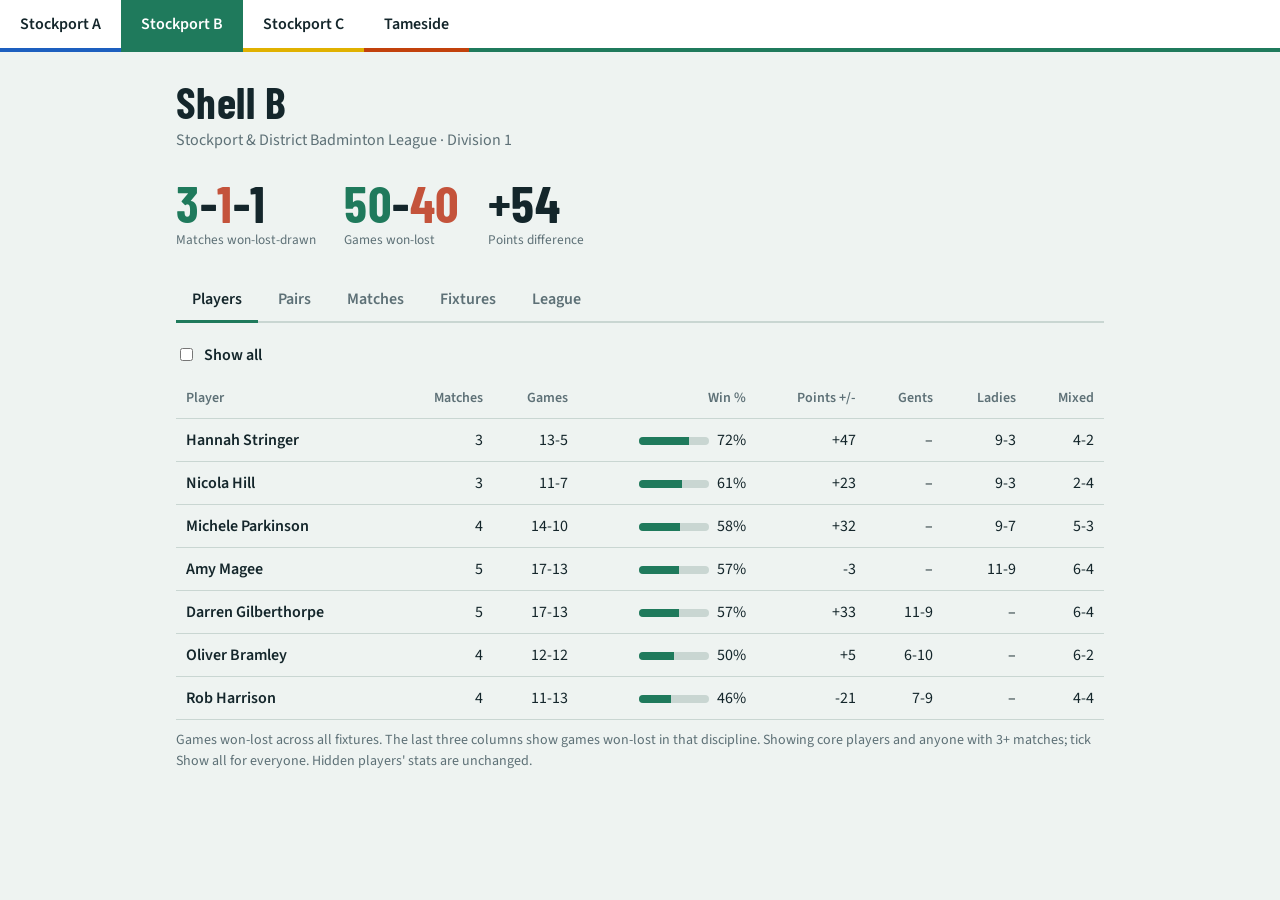
==== commit f37be897: "added a and c teams and latest stockport match" ====
--- a/site/index.html
+++ b/site/index.html
@@ -11,8 +11,10 @@
 </head>
 <body>
 <div class="leagues">
-  <a href="./" data-l="stockport" aria-current="page">Stockport · Shell B</a>
-  <a href="tameside.html" data-l="tameside">Tameside · Shell A</a>
+  <a href="stockport-a.html" data-l="stockport-a">Stockport A</a>
+  <a href="./" data-l="stockport" aria-current="page">Stockport B</a>
+  <a href="stockport-c.html" data-l="stockport-c">Stockport C</a>
+  <a href="tameside.html" data-l="tameside">Tameside</a>
 </div>
 <main>
 <h1>Shell B</h1>
@@ -26,7 +28,7 @@
   <button role="tab" aria-selected="false" data-t="fixtures">Fixtures</button>
   <button role="tab" aria-selected="false" data-t="league">League</button>
 </nav>
-<section id="players"><label class="tog" id="coreLabel"><input type="checkbox" id="coreOnly"> Core players only</label><div id="ptable"></div></section>
+<section id="players"><label class="tog" id="coreLabel"><input type="checkbox" id="showAll"> Show all</label><div id="ptable"></div></section>
 <section id="pairs" hidden></section>
 <section id="matches" hidden></section>
 <section id="fixtures" hidden></section>
--- a/site/style.css
+++ b/site/style.css
@@ -52,7 +52,12 @@
 @media (prefers-color-scheme:dark){html[data-theme=tameside]{--accent:#f08a4b;--bg:#1f1410;--panel:#2a1b15;--ink:#f1e6df;--mute:#b59d92;--line:#4a3228}}
 .leagues{display:flex;flex-wrap:wrap;background:var(--panel);border-bottom:4px solid var(--accent)}
 .leagues a{padding:12px 20px;font-weight:600;text-decoration:none;color:var(--ink);border-bottom:4px solid transparent;margin-bottom:-4px}
-.leagues a[data-l=stockport]{--c:#1f7a5c}.leagues a[data-l=tameside]{--c:#c2410c}
+.leagues a[data-l=stockport-a]{--c:#1d5fbf}.leagues a[data-l=stockport]{--c:#1f7a5c}.leagues a[data-l=stockport-c]{--c:#e0b100;--t:#1a1a1a}.leagues a[data-l=tameside]{--c:#c2410c}
 .leagues a:not([aria-current]){border-bottom-color:var(--c)}
-.leagues a[aria-current]{background:var(--c);color:#fff}
+.leagues a[aria-current]{background:var(--c);color:var(--t,#fff)}
 [hidden]{display:none!important}
+html[data-theme=stockport-a]{--accent:#1d5fbf;--bg:#edf1f8;--ink:#14202e;--mute:#5b6b80;--line:#c8d3e3}
+html[data-theme=stockport-c]{--accent:#9a7200;--bg:#f8f3df;--ink:#2a2410;--mute:#766b45;--line:#e0d6a8}
+@media (prefers-color-scheme:dark){
+html[data-theme=stockport-a]{--accent:#6aa5f5;--bg:#0f1722;--panel:#162231;--ink:#e6ecf5;--mute:#93a3b8;--line:#2a3a50}
+html[data-theme=stockport-c]{--accent:#f2c94c;--bg:#1e1a0e;--panel:#2a2412;--ink:#f3eed9;--mute:#b8ad84;--line:#4a4122}}
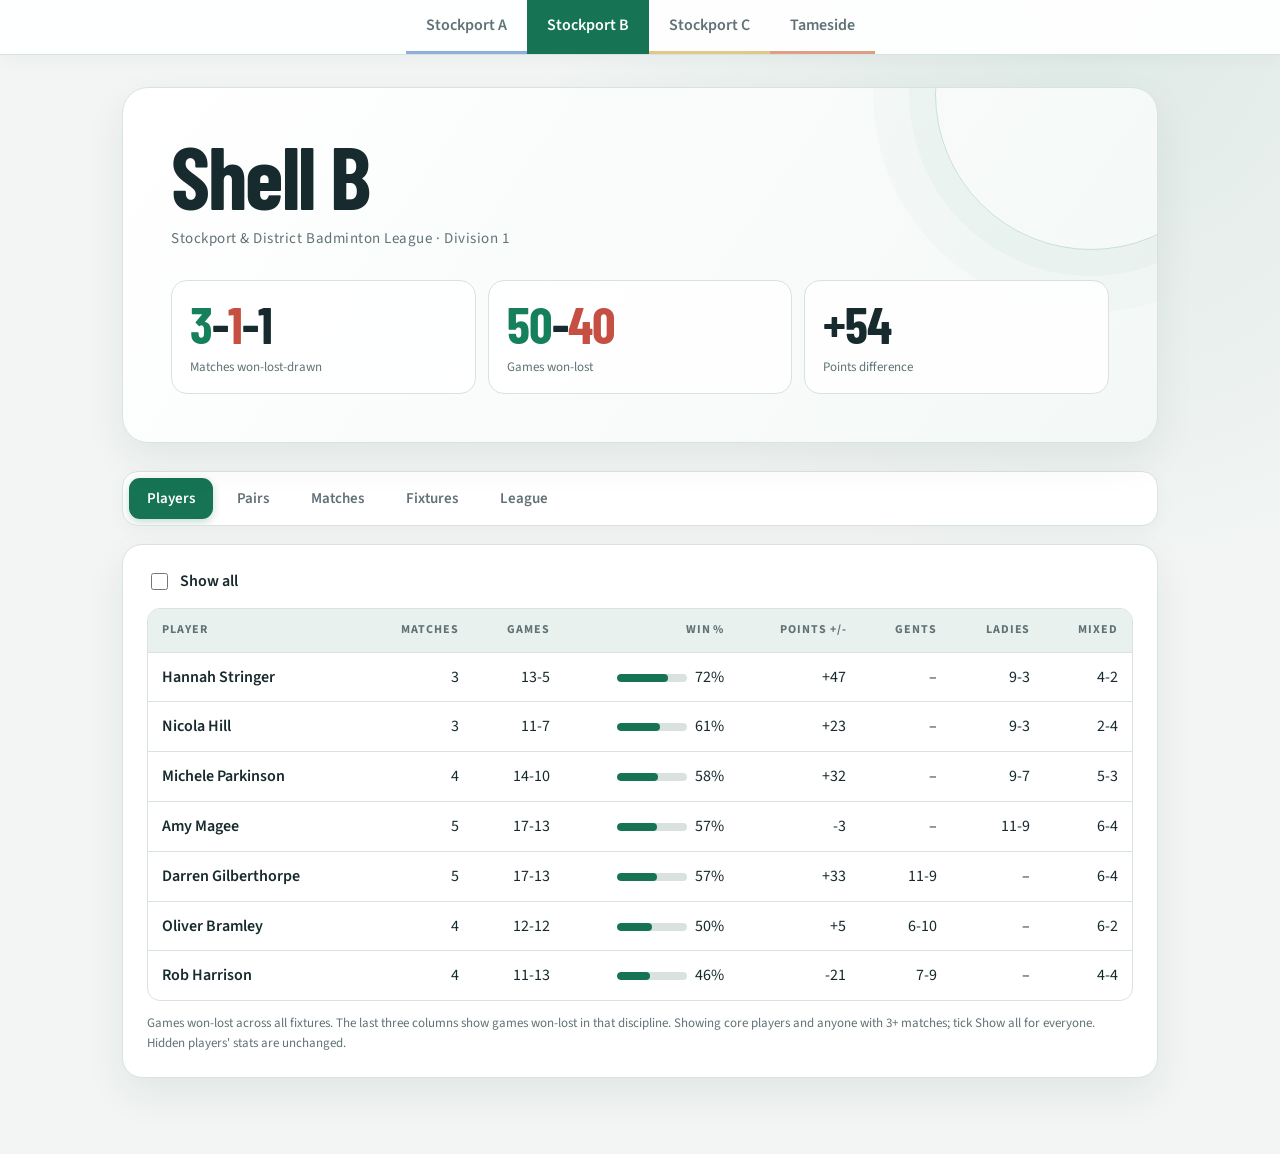
==== commit cd6a0870: "styling changes" ====
--- a/site/index.html
+++ b/site/index.html
@@ -17,10 +17,12 @@
   <a href="tameside.html" data-l="tameside">Tameside</a>
 </div>
 <main>
-<h1>Shell B</h1>
-<p class="sub">Stockport &amp; District Badminton League · Division 1</p>
-<div id="err"></div>
-<div class="summary" id="summary"></div>
+<header class="hero">
+  <h1>Shell B</h1>
+  <p class="sub">Stockport &amp; District Badminton League · Division 1</p>
+  <div id="err"></div>
+  <div class="summary" id="summary"></div>
+</header>
 <nav role="tablist" aria-label="Views">
   <button role="tab" aria-selected="true" data-t="players">Players</button>
   <button role="tab" aria-selected="false" data-t="pairs">Pairs</button>
@@ -34,7 +36,7 @@
 <section id="fixtures" hidden></section>
 <section id="league" hidden></section>
 </main>
-<script>window.CFG={"dir":"stockport","team":"Shell B","men":"gents","promo":true,"fx":[["gents",0,1],["ladies",0,1],["gents",0,2],["ladies",0,2],["gents",1,2],["ladies",1,2],["mixed",0,0],["mixed",1,1],["mixed",2,2]]};</script>
+<script>window.CFG={"dir":"stockport-b","team":"Shell B","men":"gents","promo":true,"fx":[["gents",0,1],["ladies",0,1],["gents",0,2],["ladies",0,2],["gents",1,2],["ladies",1,2],["mixed",0,0],["mixed",1,1],["mixed",2,2]]};</script>
 <script src="app.js"></script>
 </body>
 </html>
--- a/site/style.css
+++ b/site/style.css
@@ -1,63 +1,132 @@
-:root{--bg:#eef3f1;--ink:#14262b;--mute:#5d7076;--line:#c9d6d2;--panel:#fff;--win:#1f7a5c;--loss:#c4533b;--draw:#9aa9a5;--accent:#1f7a5c}
-@media (prefers-color-scheme:dark){:root{--bg:#0f1c20;--ink:#e6efec;--mute:#93a7a3;--line:#2a3d42;--panel:#16272c;--win:#3fb48c;--loss:#e0735a;--draw:#6b7f7b;--accent:#3fb48c}}
+:root{
+  color-scheme:light dark;
+  --bg:#f2f5f4;--ink:#172a2d;--mute:#617276;--line:#d9e2df;--panel:#fff;
+  --win:#16805d;--loss:#c44f42;--draw:#889895;--accent:#167354;
+  --accent-soft:color-mix(in srgb,var(--accent) 10%,var(--panel));
+  --shadow:0 16px 42px rgba(20,42,38,.07);
+}
+@media(prefers-color-scheme:dark){
+  :root{--bg:#10191b;--ink:#e7efed;--mute:#9aadaa;--line:#2c3b3d;--panel:#182426;
+    --win:#50c79a;--loss:#f07c69;--draw:#788c89;--accent:#55c79a;--shadow:0 16px 42px rgba(0,0,0,.2)}
+}
 *{box-sizing:border-box}
-body{margin:0;background:var(--bg);color:var(--ink);font:400 16px/1.5 "Source Sans 3",system-ui,sans-serif}
-main{max-width:960px;margin:0 auto;padding:28px 16px 64px}
-h1,h2,.num{font-family:"Barlow Condensed","Arial Narrow",sans-serif;font-weight:700;letter-spacing:.01em}
-h1{font-size:44px;line-height:1;margin:0 0 4px}
-.sub{color:var(--mute);margin:0 0 24px}
-.summary{display:flex;gap:28px;flex-wrap:wrap;margin-bottom:28px}
-.summary div{min-width:110px}
-.summary .num{font-size:52px;line-height:1}
-.summary small{color:var(--mute);display:block}
+body{
+  margin:0;min-height:100vh;background:
+    radial-gradient(ellipse at 85% 0%,color-mix(in srgb,var(--accent) 9%,transparent),transparent 35rem),
+    var(--bg);
+  color:var(--ink);font:400 16px/1.55 "Source Sans 3",system-ui,sans-serif
+}
+main{max-width:1080px;margin:0 auto;padding:32px 22px 76px}
+h1,h2,.num{font-family:"Barlow Condensed","Arial Narrow",sans-serif;font-weight:700;letter-spacing:-.02em}
+.hero{
+  position:relative;isolation:isolate;overflow:hidden;padding:clamp(24px,5vw,48px);
+  margin:0 0 28px;border:1px solid var(--line);border-radius:26px;
+  background:linear-gradient(125deg,var(--panel),color-mix(in srgb,var(--accent) 5%,var(--panel)));
+  box-shadow:var(--shadow)
+}
+.hero:after{
+  content:"";position:absolute;z-index:-1;width:310px;height:310px;right:-90px;top:-150px;
+  border:1px solid color-mix(in srgb,var(--accent) 20%,transparent);border-radius:50%;
+  box-shadow:0 0 0 26px color-mix(in srgb,var(--accent) 3%,transparent),0 0 0 62px color-mix(in srgb,var(--accent) 2%,transparent)
+}
+h1{font-size:clamp(54px,9vw,88px);line-height:.9;margin:0 0 12px}
+.sub{position:relative;color:var(--mute);font-size:15px;letter-spacing:.035em;margin:0 0 30px}
+.summary{display:grid;grid-template-columns:repeat(3,minmax(0,1fr));gap:12px}
+.summary div{min-width:0;padding:16px 18px;border:1px solid var(--line);border-radius:16px;background:color-mix(in srgb,var(--panel) 88%,transparent)}
+.summary .num{font-size:clamp(36px,5vw,52px);line-height:1}
+.summary small{display:block;color:var(--mute);font-size:13px;margin-top:5px}
 .num .w{color:var(--win)}.num .l{color:var(--loss)}
-nav{display:flex;gap:4px;border-bottom:2px solid var(--line);margin-bottom:20px}
-nav button{font:600 16px "Source Sans 3",sans-serif;background:none;border:0;color:var(--mute);padding:10px 16px;cursor:pointer;border-bottom:3px solid transparent;margin-bottom:-2px}
-nav button[aria-selected=true]{color:var(--ink);border-bottom-color:var(--accent)}
-button:focus-visible{outline:3px solid var(--accent);outline-offset:2px}
-.scroll{overflow-x:auto}
+.leagues{
+  position:sticky;top:0;z-index:5;display:flex;justify-content:center;flex-wrap:wrap;
+  background:color-mix(in srgb,var(--panel) 92%,transparent);backdrop-filter:blur(16px);
+  border-bottom:1px solid var(--line);box-shadow:0 4px 18px rgba(20,42,38,.04)
+}
+.leagues a{
+  padding:13px 20px;font-weight:600;text-decoration:none;color:var(--mute);
+  border-bottom:3px solid transparent;transition:color .18s,background .18s
+}
+.leagues a:hover{color:var(--ink);background:var(--accent-soft)}
+.leagues a[data-l=stockport-a]{--c:#1d5fbf}.leagues a[data-l=stockport]{--c:#167354}
+.leagues a[data-l=stockport-c]{--c:#bd9410;--t:#1a1a1a}.leagues a[data-l=tameside]{--c:#c2410c}
+.leagues a:not([aria-current]){border-bottom-color:color-mix(in srgb,var(--c) 50%,transparent)}
+.leagues a[aria-current]{background:var(--c);color:var(--t,#fff);border-bottom-color:var(--c)}
+nav[role=tablist]{
+  display:flex;gap:6px;overflow-x:auto;margin:0 0 18px;padding:6px;
+  border:1px solid var(--line);border-radius:16px;background:var(--panel);
+  box-shadow:0 6px 20px rgba(20,42,38,.035);scrollbar-width:thin
+}
+nav button{
+  flex:0 0 auto;font:600 15px "Source Sans 3",sans-serif;background:transparent;
+  border:0;border-radius:11px;color:var(--mute);padding:10px 18px;cursor:pointer;
+  transition:background .18s,color .18s,transform .18s
+}
+nav button:hover{color:var(--ink);background:var(--accent-soft)}
+nav button[aria-selected=true]{color:#fff;background:var(--accent);box-shadow:0 3px 9px color-mix(in srgb,var(--accent) 25%,transparent)}
+button:focus-visible,a:focus-visible{outline:3px solid var(--accent);outline-offset:3px}
+section{
+  min-width:0;padding:clamp(14px,3vw,24px);border:1px solid var(--line);
+  border-radius:20px;background:var(--panel);box-shadow:var(--shadow)
+}
+.scroll{overflow-x:auto;border:1px solid var(--line);border-radius:13px}
 table{border-collapse:collapse;width:100%;min-width:620px}
-th,td{text-align:right;padding:9px 10px;border-bottom:1px solid var(--line);white-space:nowrap}
-th{font-weight:600;color:var(--mute);font-size:14px}
+th,td{text-align:right;padding:12px 14px;border-bottom:1px solid var(--line);white-space:nowrap}
+th{position:sticky;top:0;background:var(--accent-soft);font-weight:700;color:var(--mute);font-size:12px;text-transform:uppercase;letter-spacing:.08em}
 th:first-child,td:first-child{text-align:left}
 td:first-child{font-weight:600}
-.bar{display:inline-block;width:70px;height:8px;background:var(--line);border-radius:4px;margin-right:8px;vertical-align:middle;overflow:hidden}
-.bar i{display:block;height:100%;background:var(--accent)}
+tbody tr:last-child td{border-bottom:0}
+tbody tr:hover td{background:color-mix(in srgb,var(--accent) 5%,var(--panel))}
+.bar{display:inline-block;width:70px;height:8px;background:var(--line);border-radius:8px;margin-right:8px;vertical-align:middle;overflow:hidden}
+.bar i{display:block;height:100%;background:var(--accent);border-radius:inherit}
 .dim{color:var(--mute)}
-.match{background:var(--panel);border:1px solid var(--line);border-radius:6px;padding:14px 16px;margin-bottom:12px}
-.mh{display:flex;justify-content:space-between;align-items:baseline;gap:12px;flex-wrap:wrap;margin-bottom:10px}
-.mh h2{font-size:24px;margin:0}
-.res{font-size:28px}
+.match{background:var(--panel);border:1px solid var(--line);border-radius:16px;padding:18px 20px;margin-bottom:12px;transition:border-color .18s,transform .18s}
+.match:hover{border-color:color-mix(in srgb,var(--accent) 45%,var(--line));transform:translateY(-1px)}
+.mh{display:flex;justify-content:space-between;align-items:baseline;gap:12px;flex-wrap:wrap;margin-bottom:12px}
+.mh h2{font-size:26px;margin:0}
+.res{font-size:30px}
 .res.W{color:var(--win)}.res.L{color:var(--loss)}.res.D{color:var(--draw)}
 .strip{display:flex;gap:10px;flex-wrap:wrap}
-.fx{display:flex;gap:2px}
-.t{width:16px;height:22px;border-radius:2px;background:var(--win)}
+.fx{display:flex;gap:3px}
+.t{width:16px;height:22px;border-radius:4px;background:var(--win)}
 .t.x{background:var(--loss)}
-.note{color:var(--mute);font-size:14px;margin-top:10px}
-tr.hl td{background:color-mix(in srgb,var(--accent) 14%,transparent)}
-.rw{color:var(--win);font-weight:600}.rl{color:var(--loss);font-weight:600}
+.note{color:var(--mute);font-size:13px;margin:12px 0 0}
+tr.hl td{background:color-mix(in srgb,var(--accent) 13%,var(--panel))}
+.rw{color:var(--win);font-weight:700}.rl{color:var(--loss);font-weight:700}
 a{color:var(--accent)}
-.pj{display:grid;grid-template-columns:120px 1fr 48px;gap:8px;align-items:center;margin:5px 0;font-size:15px}
-.pj.hl .nm{font-weight:600;color:var(--accent)}
-.pt{position:relative;height:14px;background:var(--line);border-radius:3px}
-.pt i{position:absolute;left:0;top:0;bottom:0;border-radius:3px}
+.pj{display:grid;grid-template-columns:140px 1fr 48px;gap:12px;align-items:center;margin:8px 0;font-size:15px}
+.pj.hl .nm{font-weight:700;color:var(--accent)}
+.pt{position:relative;height:16px;background:var(--line);border-radius:5px;overflow:visible}
+.pt i{position:absolute;left:0;top:0;bottom:0;border-radius:5px}
 .pt .b{background:color-mix(in srgb,var(--accent) 35%,var(--line))}.pt .a{background:var(--accent)}
 .pt u{position:absolute;top:-4px;bottom:-4px;width:0;border-left:2px dashed var(--ink)}
-.pj .v{text-align:right;color:var(--mute)}
-.promo{margin-top:28px}.promo h2{font-size:28px;margin:0 0 6px}
-.tog{display:inline-flex;gap:8px;align-items:center;margin-bottom:12px;font-weight:600;cursor:pointer}
+.pj .v{text-align:right;color:var(--mute);font-variant-numeric:tabular-nums}
+.promo{margin-top:24px;padding-top:22px;border-top:1px solid var(--line)}
+.promo h2{font-size:30px;margin:0 0 6px}
+.promo>p:first-of-type{color:var(--mute)}
+.tog{display:inline-flex;gap:9px;align-items:center;margin:0 0 14px;font-weight:600;cursor:pointer}
+.tog input{width:17px;height:17px;accent-color:var(--accent)}
 #err{color:var(--loss);font-weight:600}
-
-html[data-theme=tameside]{--accent:#c2410c;--bg:#f7efe9;--ink:#2b1a14;--mute:#7a6258;--line:#dcc9bd}
-@media (prefers-color-scheme:dark){html[data-theme=tameside]{--accent:#f08a4b;--bg:#1f1410;--panel:#2a1b15;--ink:#f1e6df;--mute:#b59d92;--line:#4a3228}}
-.leagues{display:flex;flex-wrap:wrap;background:var(--panel);border-bottom:4px solid var(--accent)}
-.leagues a{padding:12px 20px;font-weight:600;text-decoration:none;color:var(--ink);border-bottom:4px solid transparent;margin-bottom:-4px}
-.leagues a[data-l=stockport-a]{--c:#1d5fbf}.leagues a[data-l=stockport]{--c:#1f7a5c}.leagues a[data-l=stockport-c]{--c:#e0b100;--t:#1a1a1a}.leagues a[data-l=tameside]{--c:#c2410c}
-.leagues a:not([aria-current]){border-bottom-color:var(--c)}
-.leagues a[aria-current]{background:var(--c);color:var(--t,#fff)}
 [hidden]{display:none!important}
-html[data-theme=stockport-a]{--accent:#1d5fbf;--bg:#edf1f8;--ink:#14202e;--mute:#5b6b80;--line:#c8d3e3}
-html[data-theme=stockport-c]{--accent:#9a7200;--bg:#f8f3df;--ink:#2a2410;--mute:#766b45;--line:#e0d6a8}
-@media (prefers-color-scheme:dark){
-html[data-theme=stockport-a]{--accent:#6aa5f5;--bg:#0f1722;--panel:#162231;--ink:#e6ecf5;--mute:#93a3b8;--line:#2a3a50}
-html[data-theme=stockport-c]{--accent:#f2c94c;--bg:#1e1a0e;--panel:#2a2412;--ink:#f3eed9;--mute:#b8ad84;--line:#4a4122}}
+html[data-theme=stockport-a]{--accent:#1d5fbf;--win:#1d5fbf}
+html[data-theme=stockport-c]{--accent:#a77b00;--win:#a77b00}
+html[data-theme=tameside]{--accent:#c2410c;--win:#c2410c}
+@media(prefers-color-scheme:dark){
+  html[data-theme=stockport-a]{--accent:#6aa5f5;--win:#6aa5f5}
+  html[data-theme=stockport-c]{--accent:#f2c94c;--win:#f2c94c}
+  html[data-theme=tameside]{--accent:#f08a4b;--win:#f08a4b}
+}
+@media(max-width:620px){
+  main{padding:20px 14px 48px}
+  .leagues{justify-content:flex-start;overflow-x:auto;flex-wrap:nowrap}
+  .leagues a{flex:0 0 auto;padding:12px 15px}
+  .hero{border-radius:20px;margin-bottom:20px}
+  .summary{grid-template-columns:1fr 1fr;gap:8px}
+  .summary div{padding:13px}
+  .summary div:nth-child(3):last-child{grid-column:1/-1}
+  nav[role=tablist]{margin-bottom:12px;flex-wrap:wrap;overflow:visible}
+  nav button{flex:1 1 calc(33.333% - 6px);padding:9px 10px}
+  section{border-radius:16px}
+  .pj{grid-template-columns:100px 1fr 38px;gap:7px;font-size:13px}
+}
+@media(prefers-reduced-motion:reduce){
+  *,*::before,*::after{scroll-behavior:auto!important;transition:none!important}
+}
